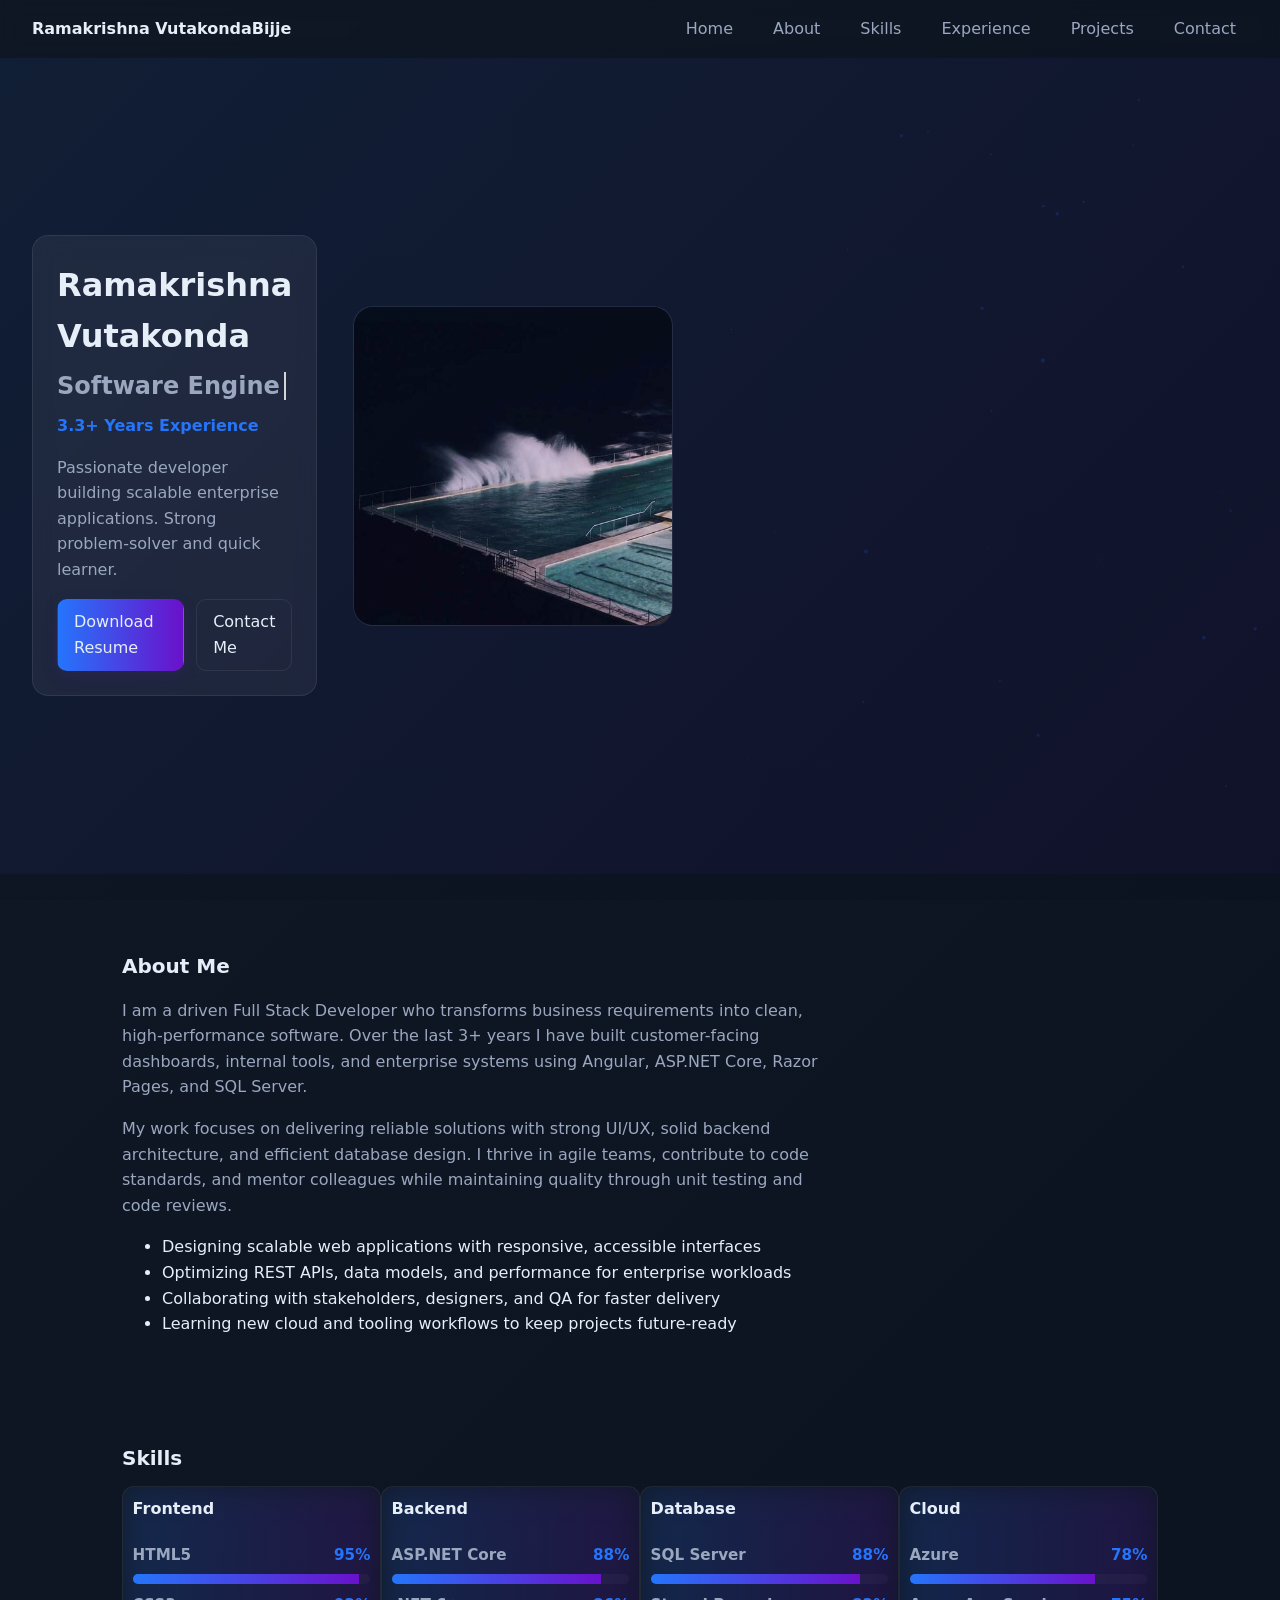
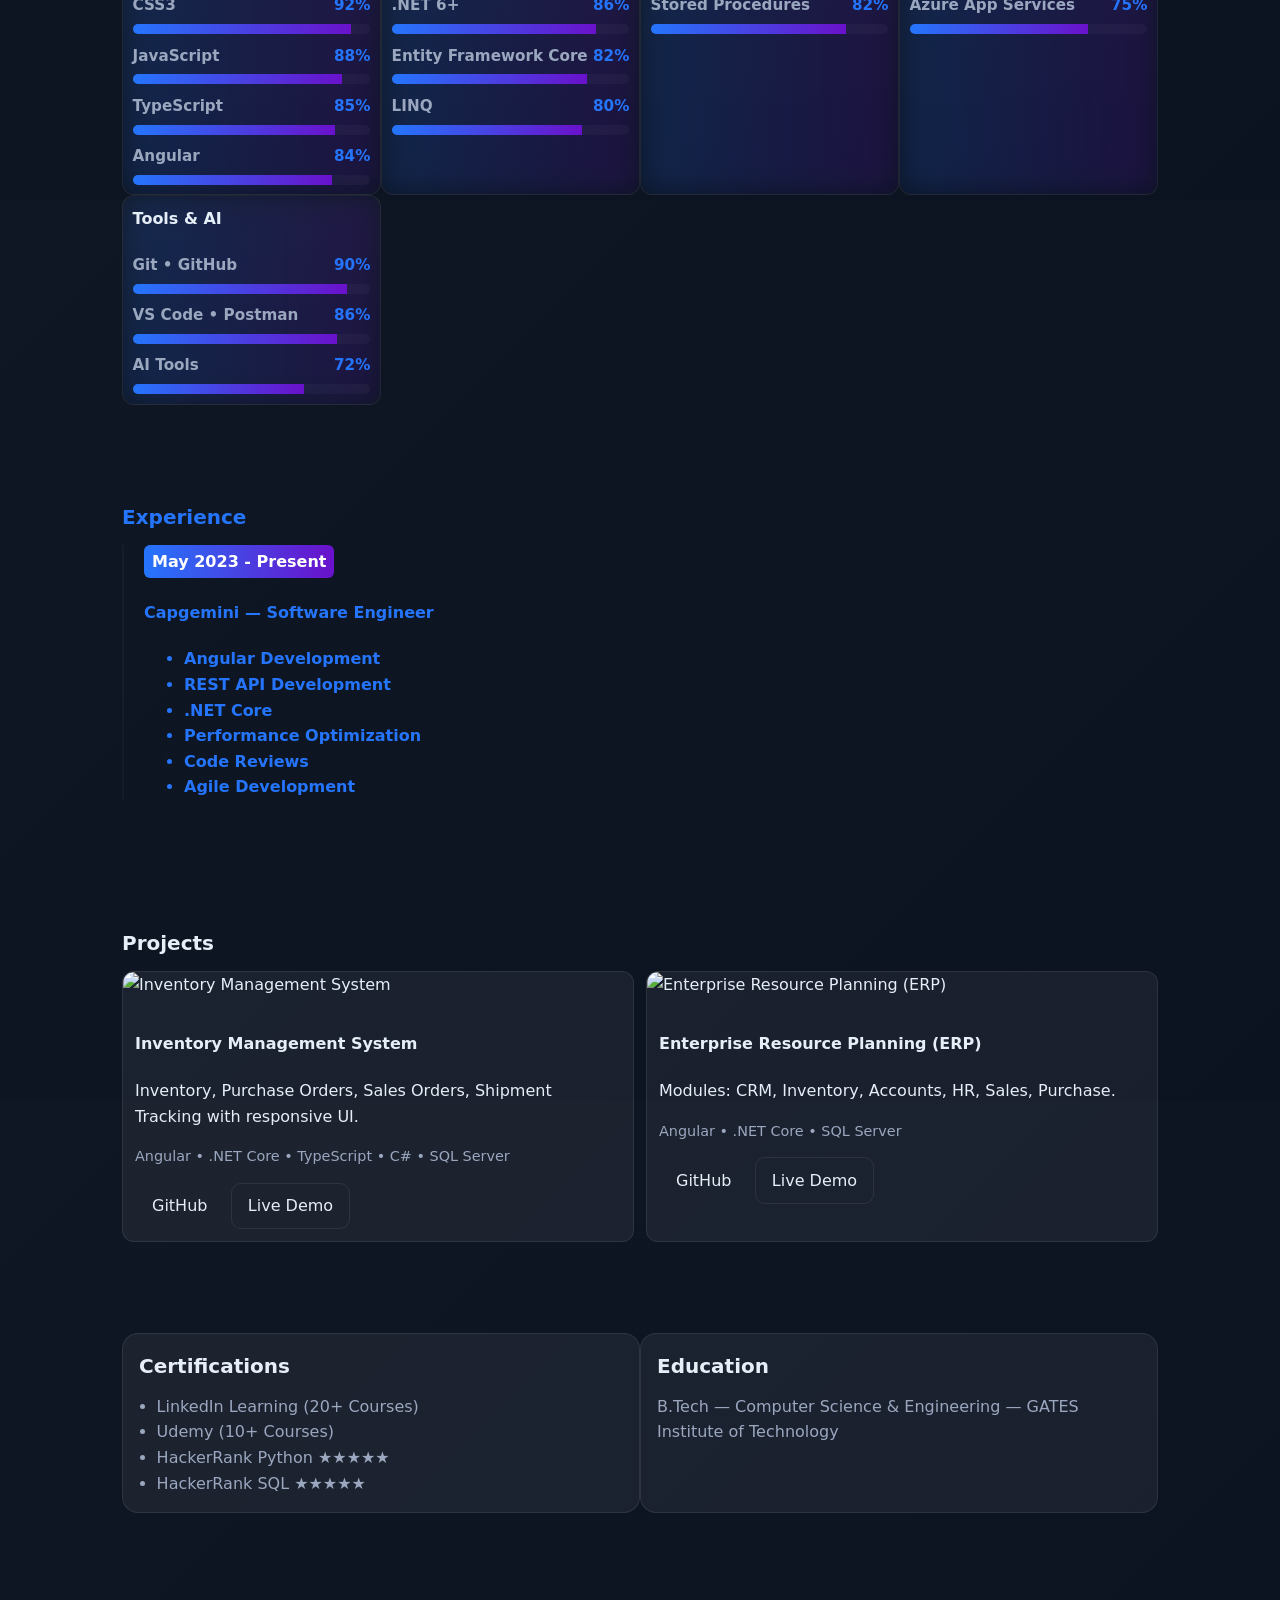
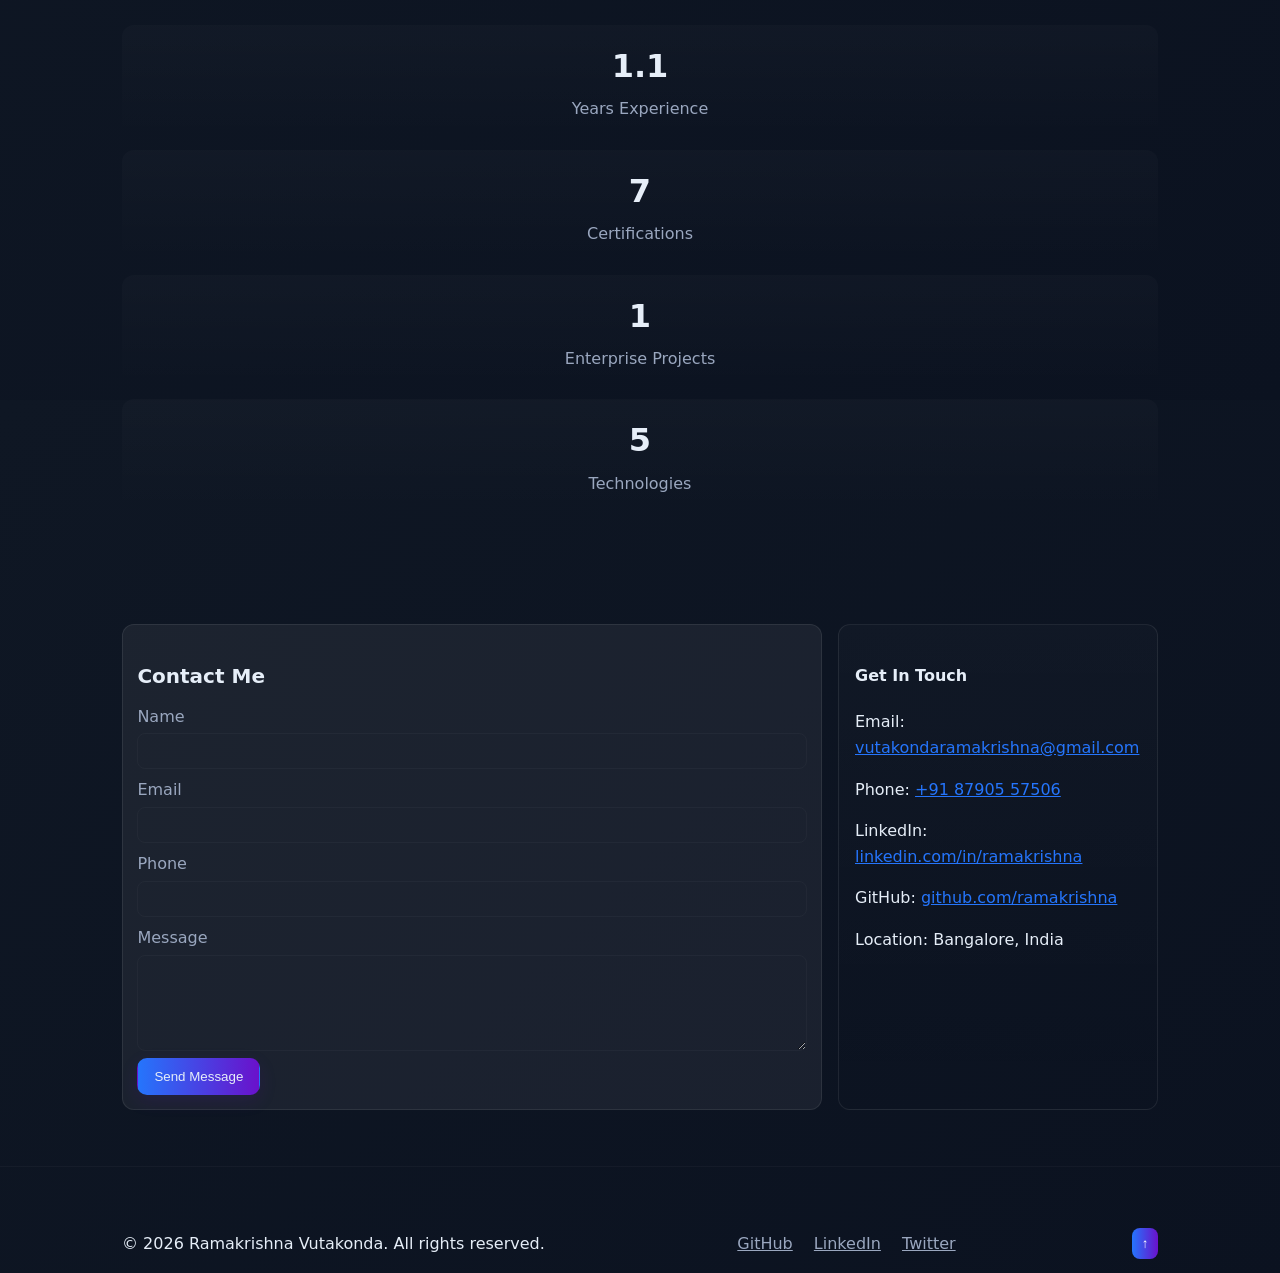
==== portfolio/index.html @ 17b80864 "Initial portfolio" ====
<!doctype html>
<html lang="en">
  <head>
    <meta charset="utf-8" />
    <meta name="viewport" content="width=device-width,initial-scale=1" />
    <meta name="description" content="Ramakrishna Vutakonda is a software engineer building scalable full-stack applications with Angular, ASP.NET Core, and SQL Server." />
    <meta name="author" content="Ramakrishna Vutakonda" />
    <meta name="keywords" content="Ramakrishna Vutakonda, software engineer, full stack developer, Angular, ASP.NET Core, portfolio" />
    <meta name="theme-color" content="#0b1026" />
    <meta name="robots" content="index,follow" />
    <meta property="og:title" content="Ramakrishna Vutakonda — Portfolio" />
    <meta property="og:description" content="Software Engineer | Full Stack Developer" />
    <meta property="og:type" content="website" />
    <meta property="og:image" content="images/profile.jpg" />
    <title>Ramakrishna Vutakonda — Portfolio</title>
    <link rel="icon" href="images/favicon.svg" type="image/svg+xml" />
    <link rel="apple-touch-icon" href="images/favicon.svg" />
    <link rel="stylesheet" href="css/animations.css" />
    <link rel="stylesheet" href="css/style.css" />
    <link rel="stylesheet" href="css/responsive.css" />
  </head>
  <body>
    <div id="loader" class="loader">
      <div class="spinner"></div>
    </div>

    <header class="nav-container">
      <nav class="nav">
        <a class="logo" href="#">Ramakrishna VutakondaBijje</a>
        <ul class="nav-links">
          <li><a href="#home">Home</a></li>
          <li><a href="#about">About</a></li>
          <li><a href="#skills">Skills</a></li>
          <li><a href="#experience">Experience</a></li>
          <li><a href="#projects">Projects</a></li>
          <li><a href="#contact">Contact</a></li>
        </ul>
        <button class="nav-toggle" aria-label="Toggle navigation">☰</button>
      </nav>
    </header>

    <main>
      <section id="home" class="hero">
        <div class="hero-bg"></div>
        <div class="container hero-inner">
          <div class="hero-content">
            <h1 class="name">Ramakrishna Vutakonda</h1>
            <h2 class="role">Software Engineer | Full Stack Developer</h2>
            <p class="experience">3.3+ Years Experience</p>
            <p class="intro">Passionate developer building scalable enterprise applications. Strong problem-solver and quick learner.</p>
            <div class="cta">
              <a href="assets/resume.pdf" download class="btn primary">Download Resume</a>
              <a href="tel:+918790557506" class="btn ghost">Contact Me</a>
            </div>
          </div>
          <div class="hero-photo">
            <div class="photo-frame">
              <img src="images/profile.jpg" alt="Portrait of Ramakrishna Vutakonda" />
            </div>
          </div>
        </div>
        <canvas id="particles"></canvas>
      </section>

      <section id="about" class="about">
        <div class="container">
          <h3>About Me</h3>
          <p>I am a driven Full Stack Developer who transforms business requirements into clean, high-performance software. Over the last 3+ years I have built customer-facing dashboards, internal tools, and enterprise systems using Angular, ASP.NET Core, Razor Pages, and SQL Server.</p>
          <p>My work focuses on delivering reliable solutions with strong UI/UX, solid backend architecture, and efficient database design. I thrive in agile teams, contribute to code standards, and mentor colleagues while maintaining quality through unit testing and code reviews.</p>
          <ul>
            <li>Designing scalable web applications with responsive, accessible interfaces</li>
            <li>Optimizing REST APIs, data models, and performance for enterprise workloads</li>
            <li>Collaborating with stakeholders, designers, and QA for faster delivery</li>
            <li>Learning new cloud and tooling workflows to keep projects future-ready</li>
          </ul>
        </div>
      </section>

      <section id="skills" class="skills" aria-labelledby="skills-heading">
        <div class="container">
          <h3 id="skills-heading">Skills</h3>
          <p class="visually-hidden">Animated skill progress bars — content conveys proficiency percentages.</p>
          <div class="skills-grid">
            <div class="skill-card gradient-border">
              <h4>Frontend</h4>
              <div class="skill-list">
                <label class="skill">HTML5 <span class="skill-percent">95%</span></label>
                <div class="progress" role="progressbar" aria-valuemin="0" aria-valuemax="100" aria-valuenow="0">
                  <div class="progress-bar" data-value="95"></div>
                </div>

                <label class="skill">CSS3 <span class="skill-percent">92%</span></label>
                <div class="progress" role="progressbar" aria-valuemin="0" aria-valuemax="100" aria-valuenow="0">
                  <div class="progress-bar" data-value="92"></div>
                </div>

                <label class="skill">JavaScript <span class="skill-percent">88%</span></label>
                <div class="progress" role="progressbar" aria-valuemin="0" aria-valuemax="100" aria-valuenow="0">
                  <div class="progress-bar" data-value="88"></div>
                </div>

                <label class="skill">TypeScript <span class="skill-percent">85%</span></label>
                <div class="progress" role="progressbar" aria-valuemin="0" aria-valuemax="100" aria-valuenow="0">
                  <div class="progress-bar" data-value="85"></div>
                </div>

                <label class="skill">Angular <span class="skill-percent">84%</span></label>
                <div class="progress" role="progressbar" aria-valuemin="0" aria-valuemax="100" aria-valuenow="0">
                  <div class="progress-bar" data-value="84"></div>
                </div>
              </div>
            </div>

            <div class="skill-card gradient-border">
              <h4>Backend</h4>
              <div class="skill-list">
                <label class="skill">ASP.NET Core <span class="skill-percent">88%</span></label>
                <div class="progress" role="progressbar" aria-valuemin="0" aria-valuemax="100" aria-valuenow="0">
                  <div class="progress-bar" data-value="88"></div>
                </div>

                <label class="skill">.NET 6+ <span class="skill-percent">86%</span></label>
                <div class="progress"><div class="progress-bar" data-value="86"></div></div>

                <label class="skill">Entity Framework Core <span class="skill-percent">82%</span></label>
                <div class="progress"><div class="progress-bar" data-value="82"></div></div>

                <label class="skill">LINQ <span class="skill-percent">80%</span></label>
                <div class="progress"><div class="progress-bar" data-value="80"></div></div>
              </div>
            </div>

            <div class="skill-card gradient-border">
              <h4>Database</h4>
              <div class="skill-list">
                <label class="skill">SQL Server <span class="skill-percent">88%</span></label>
                <div class="progress"><div class="progress-bar" data-value="88"></div></div>
                <label class="skill">Stored Procedures <span class="skill-percent">82%</span></label>
                <div class="progress"><div class="progress-bar" data-value="82"></div></div>
              </div>
            </div>

            <div class="skill-card gradient-border">
              <h4>Cloud</h4>
              <div class="skill-list">
                <label class="skill">Azure <span class="skill-percent">78%</span></label>
                <div class="progress"><div class="progress-bar" data-value="78"></div></div>
                <label class="skill">Azure App Services <span class="skill-percent">75%</span></label>
                <div class="progress"><div class="progress-bar" data-value="75"></div></div>
              </div>
            </div>

            <div class="skill-card gradient-border">
              <h4>Tools & AI</h4>
              <div class="skill-list">
                <label class="skill">Git • GitHub <span class="skill-percent">90%</span></label>
                <div class="progress"><div class="progress-bar" data-value="90"></div></div>
                <label class="skill">VS Code • Postman <span class="skill-percent">86%</span></label>
                <div class="progress"><div class="progress-bar" data-value="86"></div></div>
                <label class="skill">AI Tools <span class="skill-percent">72%</span></label>
                <div class="progress"><div class="progress-bar" data-value="72"></div></div>
              </div>
            </div>
          </div>
        </div>
      </section>

      <section id="experience" class="experience">
        <div class="container">
          <h3>Experience</h3>
          <div class="timeline">
            <div class="timeline-item">
              <span class="period">May 2023 - Present</span>
              <h4>Capgemini — Software Engineer</h4>
              <ul>
                <li>Angular Development</li>
                <li>REST API Development</li>
                <li>.NET Core</li>
                <li>Performance Optimization</li>
                <li>Code Reviews</li>
                <li>Agile Development</li>
              </ul>
            </div>
          </div>
        </div>
      </section>

      <section id="projects" class="projects">
        <div class="container">
          <h3>Projects</h3>
          <div class="projects-grid">
            <article class="project-card">
              <img src="https://ibrinfotech.b-cdn.net/uploads/Inventory-1-compressed.jpg" alt="Inventory Management System" />
              <div class="project-body">
                <h4>Inventory Management System</h4>
                <p>Inventory, Purchase Orders, Sales Orders, Shipment Tracking with responsive UI.</p>
                <p class="tech">Angular • .NET Core • TypeScript • C# • SQL Server</p>
                <div class="project-actions">
                  <a class="btn" href="#">GitHub</a>
                  <a class="btn ghost" href="#">Live Demo</a>
                </div>
              </div>
            </article>

            <article class="project-card">
              <img src="https://www.collidu.com/media/catalog/product/img1/4/6/467e6ee14ec116cd2e1a716a42d4b30b2cab255dad83bc4473242e00f3b2e7db/erp-slide1.png" alt="Enterprise Resource Planning (ERP)" />
              <div class="project-body">
                <h4>Enterprise Resource Planning (ERP)</h4>
                <p>Modules: CRM, Inventory, Accounts, HR, Sales, Purchase.</p>
                <p class="tech">Angular • .NET Core • SQL Server</p>
                <div class="project-actions">
                  <a class="btn" href="#">GitHub</a>
                  <a class="btn ghost" href="#">Live Demo</a>
                </div>
              </div>
            </article>
          </div>
        </div>
      </section>

      <section id="cert-edu" class="cert-edu">
        <div class="container cert-edu-grid">
          <div class="cert-edu-card">
            <h3>Certifications</h3>
            <ul>
              <li>LinkedIn Learning (20+ Courses)</li>
              <li>Udemy (10+ Courses)</li>
              <li>HackerRank Python ★★★★★</li>
              <li>HackerRank SQL ★★★★★</li>
            </ul>
          </div>
          <div class="cert-edu-card">
            <h3>Education</h3>
            <p>B.Tech — Computer Science & Engineering — GATES Institute of Technology</p>
          </div>
        </div>
      </section>

      <section id="achievements" class="achievements">
        <div class="container counters">
          <div class="counter">
            <span data-target="3.3">0</span>
            <p>Years Experience</p>
          </div>
          <div class="counter">
            <span data-target="20">0</span>
            <p>Certifications</p>
          </div>
          <div class="counter">
            <span data-target="2">0</span>
            <p>Enterprise Projects</p>
          </div>
          <div class="counter">
            <span data-target="15">0</span>
            <p>Technologies</p>
          </div>
        </div>
      </section>

      <section id="contact" class="contact">
        <div class="container contact-grid">
          <div class="contact-form">
            <h3>Contact Me</h3>
            <form id="contactForm" novalidate>
              <label for="name">Name</label>
              <input id="name" name="name" required />
              <label for="email">Email</label>
              <input id="email" name="email" type="email" required />
              <label for="phone">Phone</label>
              <input id="phone" name="phone" type="tel" />
              <label for="message">Message</label>
              <textarea id="message" name="message" rows="5" required></textarea>
              <button type="submit" class="btn primary">Send Message</button>
            </form>
          </div>
          <aside class="contact-info">
            <h4>Get In Touch</h4>
            <p>Email: <a href="mailto:vutakondaramakrishna@gmail.com">vutakondaramakrishna@gmail.com</a></p>
            <p>Phone: <a href="tel:+918790557506">+91 87905 57506</a></p>
            <p>LinkedIn: <a href="#">linkedin.com/in/ramakrishna</a></p>
            <p>GitHub: <a href="#">github.com/ramakrishna</a></p>
            <p>Location: Bangalore, India</p>
          </aside>
        </div>
      </section>
    </main>

    <footer class="site-footer">
      <div class="container footer-inner">
        <p>© 2026 Ramakrishna Vutakonda. All rights reserved.</p>
        <div class="socials">
          <a href="#">GitHub</a>
          <a href="#">LinkedIn</a>
          <a href="#">Twitter</a>
        </div>
        <button id="backToTop" class="back-to-top" aria-label="Back to top">↑</button>
      </div>
    </footer>

    <script src="js/typing.js"></script>
    <script src="js/scroll.js"></script>
    <script src="js/script.js"></script>
  </body>
</html>
---- portfolio/css/animations.css ----
/* Animations and keyframes for the portfolio */
@keyframes floaty {
  0%{transform:translateY(0)}
  50%{transform:translateY(-8px)}
  100%{transform:translateY(0)}
}

.hero-photo .photo-frame{animation:floaty 6s ease-in-out infinite}

/* Reveal animations */
.reveal{opacity:0;transform:translateY(20px);transition:opacity .6s ease,transform .6s ease}
.reveal.active{opacity:1;transform:none}

/* Button hover */
.btn{transition:transform .18s ease,box-shadow .18s ease}
.btn:hover{transform:translateY(-3px);box-shadow:0 10px 30px rgba(16,24,40,0.35)}

/* Typing cursor (used by typing.js) */
.typing{border-right:2px solid rgba(255,255,255,0.8);padding-right:.25rem}
---- portfolio/css/style.css ----
/* Main styles for portfolio - CSS Variables, layout, glassmorphism */
:root{
  --bg-1: #0f1724;
  --bg-2: #0b1220;
  --glass: rgba(255,255,255,0.06);
  --accent1: #6a11cb; /* purple */
  --accent2: #2575fc; /* blue */
  --text: #e6eef8;
  --muted: #9aa7bf;
  --glass-border: rgba(255,255,255,0.08);
  --glass-blur: 10px;
  --max-width: 1100px;
}

*{box-sizing:border-box}
html,body{height:100%}
body{
  margin:0;
  font-family: Inter, ui-sans-serif, system-ui, -apple-system, "Segoe UI", Roboto, "Helvetica Neue", Arial;
  background: linear-gradient(135deg,var(--bg-1),var(--bg-2));
  color:var(--text);
  -webkit-font-smoothing:antialiased;
  -moz-osx-font-smoothing:grayscale;
  line-height:1.6;
}
.container{max-width:var(--max-width);margin:0 auto;padding:2rem}
.nav-container{position:sticky;top:0;backdrop-filter:blur(8px);z-index:40}
.nav{display:flex;align-items:center;justify-content:space-between;padding:1rem 2rem}
.logo{font-weight:700;color:var(--text);text-decoration:none}
.nav-links{list-style:none;display:flex;gap:1rem;margin:0;padding:0}
.nav-links a{color:var(--muted);text-decoration:none;padding:.5rem .75rem;border-radius:8px}
.nav-links a:hover{color:var(--text);background:linear-gradient(90deg,var(--accent2),var(--accent1));opacity:.12}
.nav-toggle{display:none;background:none;border:1px solid var(--glass-border);color:var(--text);padding:.5rem .75rem;border-radius:8px}

/* Hero */
.hero{position:relative;min-height:80vh;display:flex;align-items:center}
.hero-bg{position:absolute;inset:0;background:linear-gradient(135deg,rgba(37,117,252,0.08),rgba(106,17,203,0.06));pointer-events:none}
.hero-inner{display:grid;grid-template-columns:1fr 360px;gap:1rem;align-items:center}
.hero-content{padding:1.5rem;background:var(--glass);border:1px solid var(--glass-border);backdrop-filter:blur(var(--glass-blur));border-radius:16px}
.name{font-size:2rem;margin:0 0 .25rem}
.role{font-weight:600;color:var(--muted);margin:0}
.experience{margin:.5rem 0;color:var(--accent2);font-weight:600}
.intro{color:var(--muted)}
.cta{margin-top:1rem;display:flex;gap:.75rem}
.btn{display:inline-block;padding:.6rem 1rem;border-radius:10px;border:1px solid transparent;text-decoration:none;color:var(--text);background:transparent}
.btn.primary{background:linear-gradient(90deg,var(--accent2),var(--accent1));box-shadow:0 6px 18px rgba(106,17,203,.12)}
.btn.ghost{border:1px solid var(--glass-border);background:transparent}

.hero-photo{display:flex;justify-content:center}
.photo-frame{width:320px;height:320px;border-radius:20px;border:1px solid var(--glass-border);overflow:hidden;background:linear-gradient(180deg,rgba(255,255,255,0.02),transparent);display:flex;align-items:center;justify-content:center}
.photo-frame img{width:100%;height:100%;object-fit:cover;display:block}

/* Sections */
.section-tight{padding-top:1rem;padding-bottom:1rem}
section{padding:1.5rem 0}
h3{font-size:1.25rem;margin-bottom:.75rem}

/* Reduce gap specifically between About, Skills, Experience, and Projects */
#about{padding-bottom:0.15rem}
#skills{padding-top:0.15rem;padding-bottom:0.15rem}
#experience{padding-top:0.1rem;padding-bottom:0.1rem}
#projects{padding-top:0.1rem;padding-bottom:0.15rem}
.about p{max-width:70ch;color:var(--muted);margin-bottom:0}
.skills-grid{display:grid;grid-template-columns:repeat(auto-fit,minmax(220px,1fr));gap:0}
.skill-card{background:linear-gradient(180deg,rgba(255,255,255,0.02),transparent);padding:0.6rem;border-radius:12px;border:1px solid var(--glass-border)}
.skill-card h4{margin-top:0}
.skill-card ul{margin:0;padding:0;list-style:none;color:var(--muted)}

/* Gradient border utility */
.gradient-border{position:relative;overflow:hidden}
.gradient-border:before{content:'';position:absolute;inset:-2px;background:linear-gradient(90deg,var(--accent2),var(--accent1));z-index:0;filter:blur(16px);opacity:.18}
.gradient-border > *{position:relative;z-index:1}

/* Skill progress bars */
.skill-list{display:block;gap:.5rem}
.skill{display:flex;justify-content:space-between;font-weight:600;color:var(--muted);font-size:.95rem;margin-top:.6rem}
.skill-percent{color:var(--accent2);font-weight:700}
.progress{height:10px;background:rgba(255,255,255,0.03);border-radius:999px;overflow:hidden;margin-top:.4rem}
.progress-bar{height:100%;width:0;background:linear-gradient(90deg,var(--accent2),var(--accent1));transition:width 1.6s cubic-bezier(.2,.9,.2,1)}

/* Accessibility helpers */
.visually-hidden{position:absolute!important;height:1px;width:1px;overflow:hidden;clip:rect(1px,1px,1px,1px);white-space:nowrap;border:0;padding:0;margin:-1px}

/* Focus states */
:focus{outline:2px dashed rgba(37,117,252,0.2);outline-offset:3px}

/* Respect reduced motion */
@media (prefers-reduced-motion:reduce){
  .progress-bar{transition:none}
  .photo-frame{animation:none}
}

/* Timeline */
.timeline{border-left:2px solid rgba(255,255,255,0.03);padding-left:1.25rem}
.timeline-item{margin-bottom:2rem}
.period{display:inline-block;background:linear-gradient(90deg,var(--accent2),var(--accent1));padding:.25rem .5rem;border-radius:6px;color:white;font-weight:600}

/* Projects */
.projects-grid{display:grid;grid-template-columns:repeat(auto-fit,minmax(280px,1fr));gap:0.75rem}
.project-card{background:var(--glass);border:1px solid var(--glass-border);border-radius:12px;overflow:hidden}
.project-card img{width:100%;height:160px;object-fit:cover}
.project-body{padding:0.75rem}
.tech{color:var(--muted);font-size:.9rem}
.project-actions{display:flex;gap:.4rem;margin-top:.5rem}

/* Certifications and Education block */
.cert-edu-grid{display:grid;grid-template-columns:1fr 1fr;gap:0}
.cert-edu-card{background:var(--glass);border:1px solid var(--glass-border);border-radius:16px;padding:1rem;}
.cert-edu-card h3{margin-top:0;margin-bottom:.75rem}
.cert-edu-card ul{margin:0;padding-left:1.1rem;color:var(--muted)}
.cert-edu-card p{margin:0;color:var(--muted);line-height:1.6}

/* Counters */
.counters{display:grid;grid-template-columns:1fr;gap:0.75rem}
.counter{background:linear-gradient(180deg,rgba(255,255,255,0.02),transparent);padding:1rem;border-radius:12px;text-align:center}
.counter span{display:block;font-size:2rem;font-weight:700}
.counter p{color:var(--muted);margin:0.25rem 0 0}

/* Contact */
.contact-grid{display:grid;grid-template-columns:1fr 320px;gap:1rem}
.contact-form{background:var(--glass);padding:.9rem;border-radius:12px;border:1px solid var(--glass-border)}
.contact-form label{display:block;margin-top:.5rem;color:var(--muted)}
.contact-form input,.contact-form textarea{width:100%;padding:.6rem;border-radius:8px;border:1px solid rgba(255,255,255,0.03);background:transparent;color:var(--text);margin-top:.25rem}
.contact-info{background:linear-gradient(180deg,rgba(255,255,255,0.02),transparent);padding:1rem;border-radius:12px;border:1px solid var(--glass-border)}
.contact-info a{color:var(--accent2)}

/* Footer */
.site-footer{border-top:1px solid rgba(255,255,255,0.03);padding:1rem 0}
.footer-inner{display:flex;align-items:center;justify-content:space-between}
.socials a{color:var(--muted);margin-left:1rem}
.back-to-top{background:linear-gradient(90deg,var(--accent2),var(--accent1));border:none;color:white;padding:.5rem 0.6rem;border-radius:8px}

/* Loader */
.loader{position:fixed;inset:0;display:flex;align-items:center;justify-content:center;background:linear-gradient(180deg,rgba(5,9,20,0.6),transparent);z-index:9999}
.spinner{width:60px;height:60px;border-radius:50%;border:6px solid rgba(255,255,255,0.06);border-top-color:var(--accent2);animation:spin 1s linear infinite}
@keyframes spin{to{transform:rotate(360deg)}}

/* Responsive */
@media (max-width:900px){
  .hero-inner{grid-template-columns:1fr}
  .photo-frame{width:260px;height:260px}
  .contact-grid{grid-template-columns:1fr}
  .nav-toggle{display:inline-block}
  .nav-links{display:none}
}
---- portfolio/css/responsive.css ----
/* Additional responsive tweaks */
@media (max-width:600px){
  .container{padding:1rem}
  .name{font-size:1.5rem}
  .photo-frame{width:180px;height:180px}
  .hero{padding-top:2rem;padding-bottom:2rem}
  .nav{padding:0.5rem 1rem}
  .footer-inner{flex-direction:column;gap:.5rem}
}
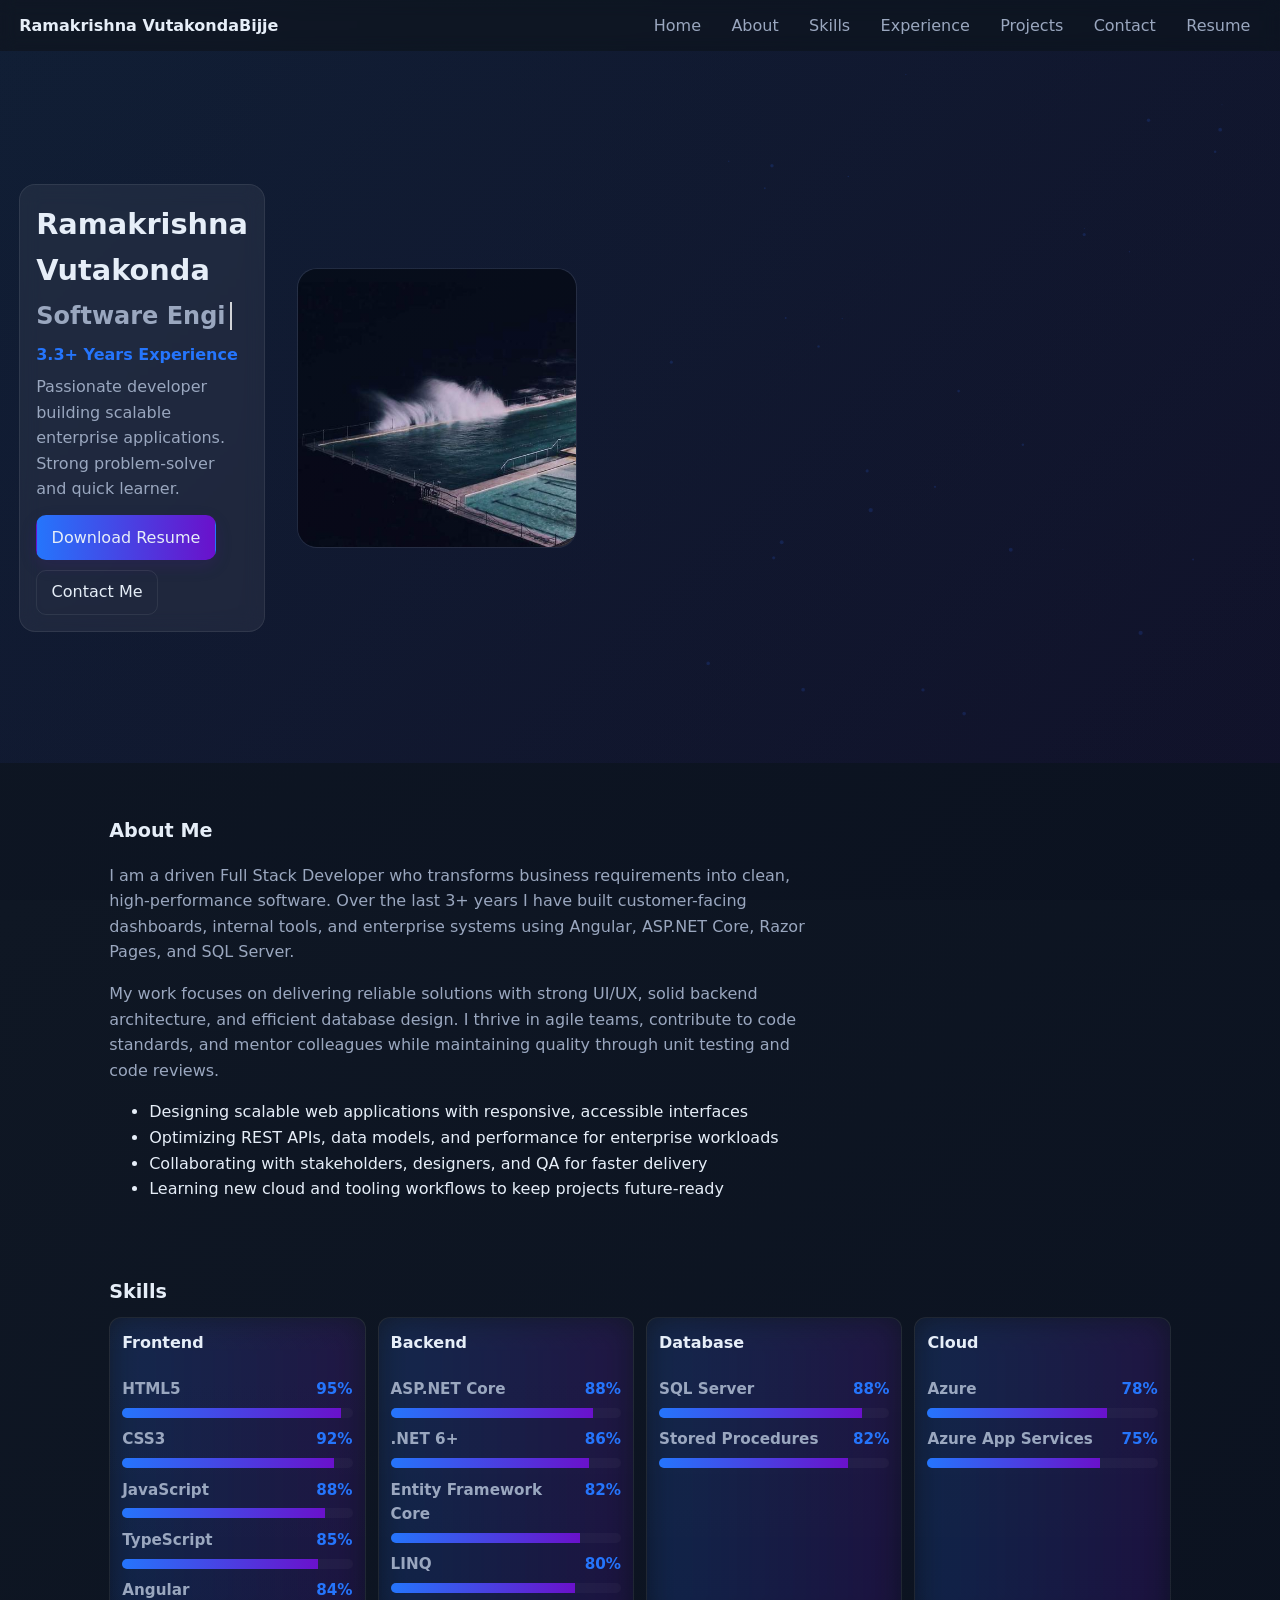
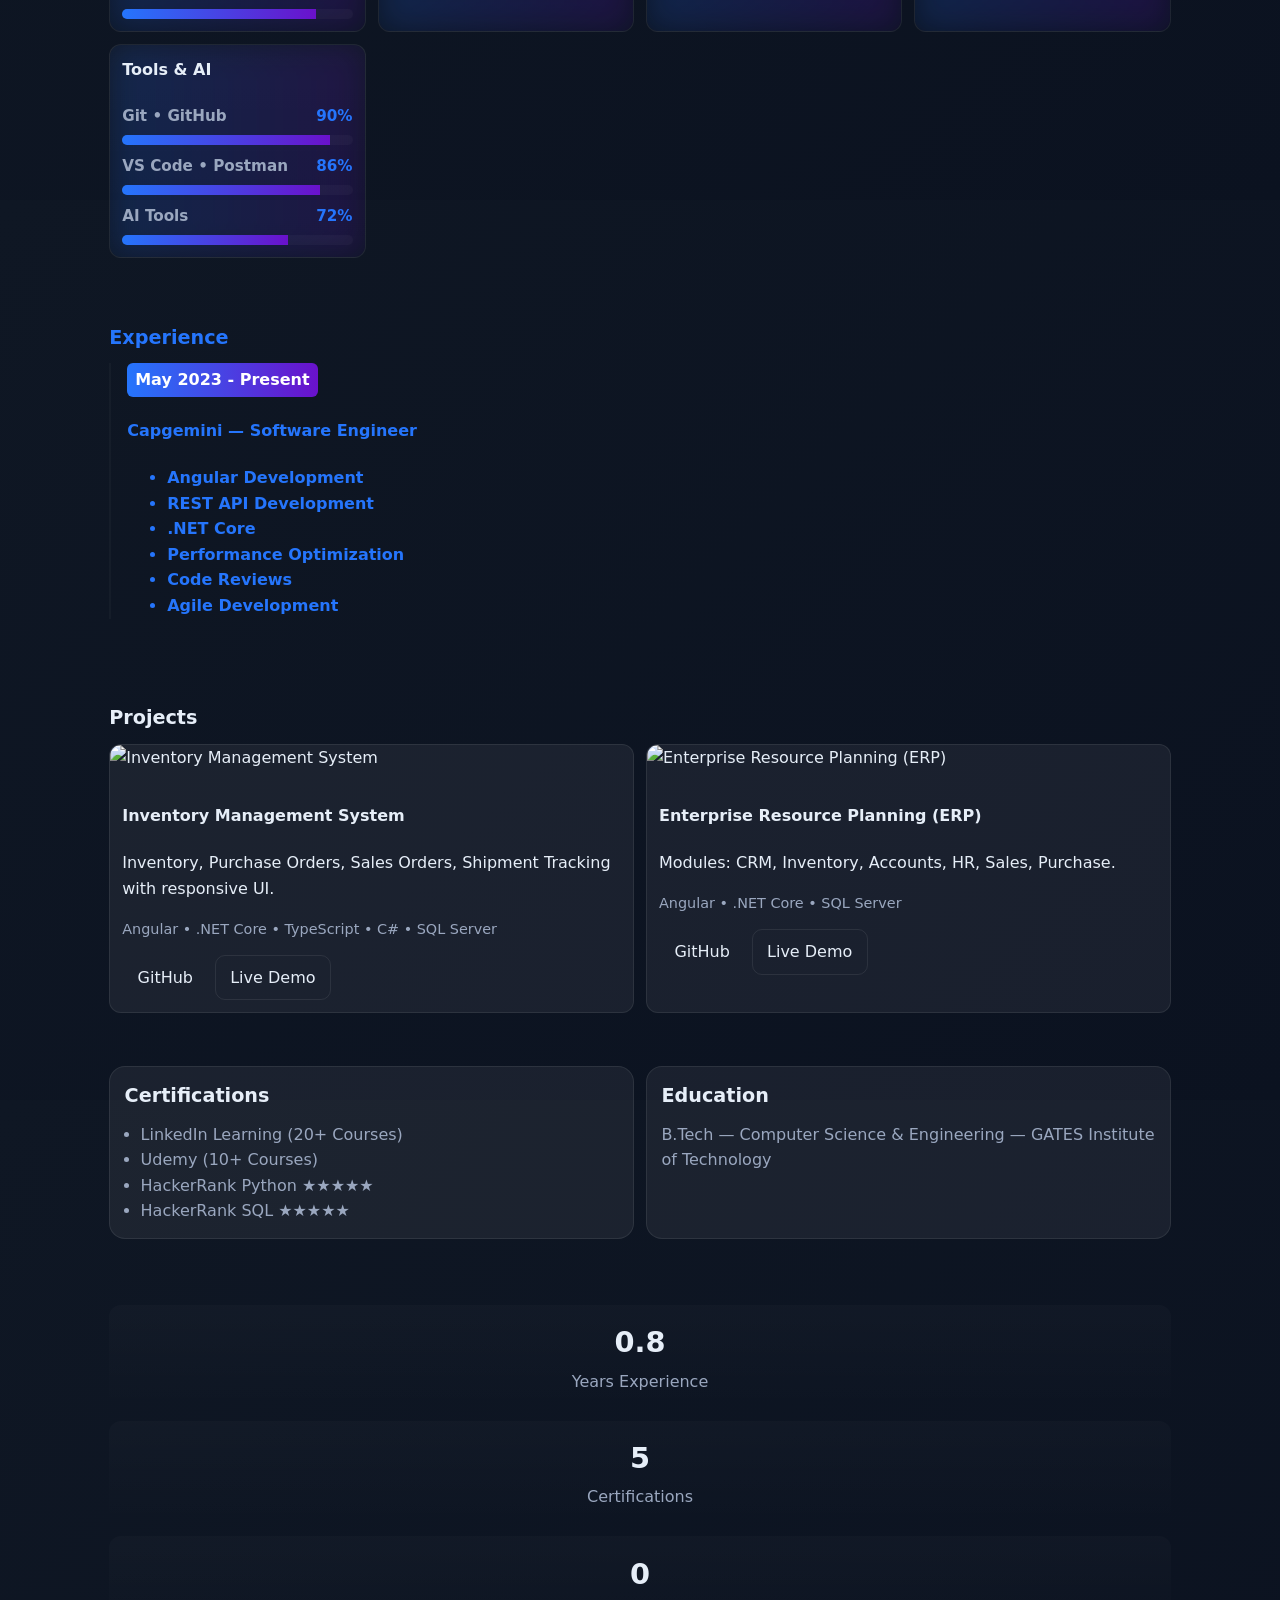
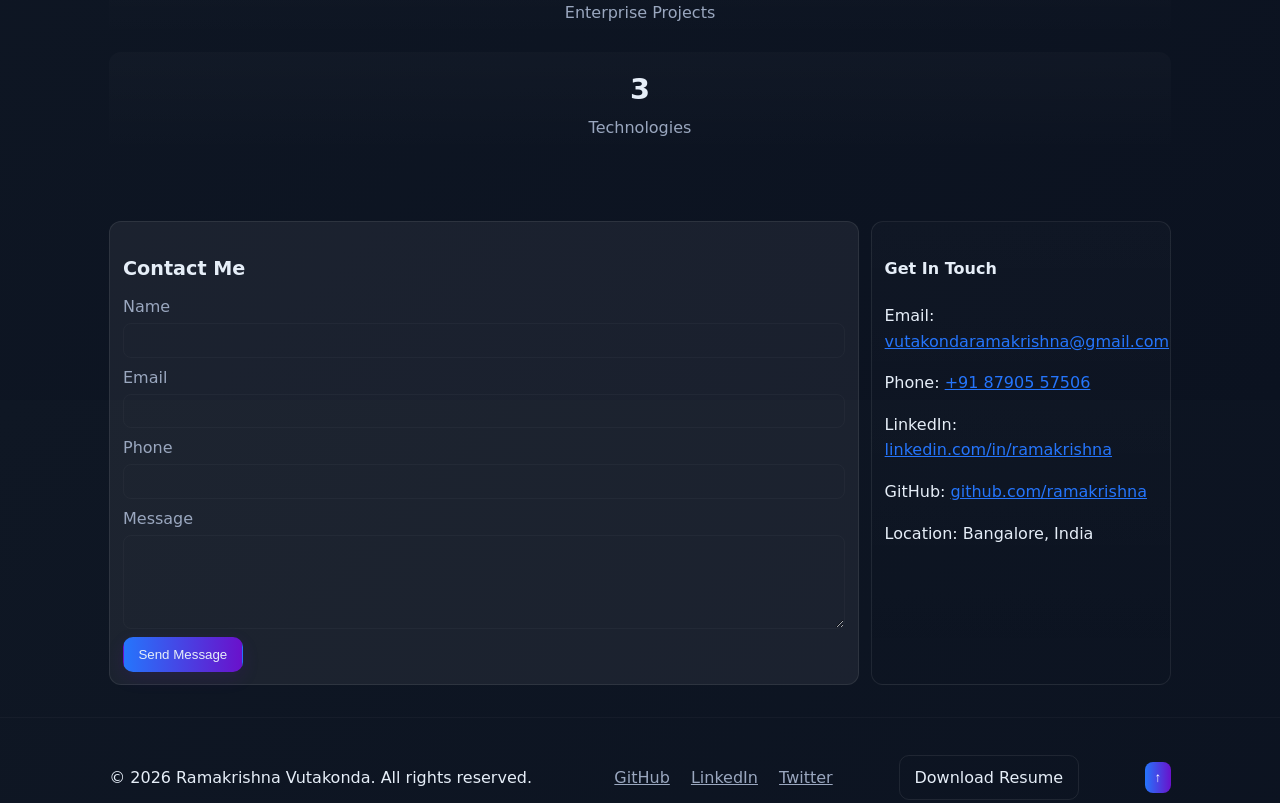
==== commit 91e2bb25: "Update portfolio" ====
--- a/portfolio/index.html
+++ b/portfolio/index.html
@@ -34,6 +34,7 @@
           <li><a href="#experience">Experience</a></li>
           <li><a href="#projects">Projects</a></li>
           <li><a href="#contact">Contact</a></li>
+          <li><a href="./assets/resume.pdf" download="Ramakrishna-Vutakonda-Resume.pdf">Resume</a></li>
         </ul>
         <button class="nav-toggle" aria-label="Toggle navigation">☰</button>
       </nav>
@@ -49,7 +50,7 @@
             <p class="experience">3.3+ Years Experience</p>
             <p class="intro">Passionate developer building scalable enterprise applications. Strong problem-solver and quick learner.</p>
             <div class="cta">
-              <a href="assets/resume.pdf" download class="btn primary">Download Resume</a>
+              <a href="./assets/resume.pdf" download="Ramakrishna-Vutakonda-Resume.pdf" class="btn primary download-resume">Download Resume</a>
               <a href="tel:+918790557506" class="btn ghost">Contact Me</a>
             </div>
           </div>
@@ -293,6 +294,7 @@
           <a href="#">LinkedIn</a>
           <a href="#">Twitter</a>
         </div>
+        <a href="./assets/resume.pdf" download="Ramakrishna-Vutakonda-Resume.pdf" class="btn ghost download-resume">Download Resume</a>
         <button id="backToTop" class="back-to-top" aria-label="Back to top">↑</button>
       </div>
     </footer>
--- a/portfolio/css/style.css
+++ b/portfolio/css/style.css
@@ -23,46 +23,46 @@
   -moz-osx-font-smoothing:grayscale;
   line-height:1.6;
 }
-.container{max-width:var(--max-width);margin:0 auto;padding:2rem}
+.container{max-width:var(--max-width);margin:0 auto;padding:1.1rem 1.2rem 1rem}
 .nav-container{position:sticky;top:0;backdrop-filter:blur(8px);z-index:40}
-.nav{display:flex;align-items:center;justify-content:space-between;padding:1rem 2rem}
+.nav{display:flex;align-items:center;justify-content:space-between;padding:.8rem 1.2rem}
 .logo{font-weight:700;color:var(--text);text-decoration:none}
-.nav-links{list-style:none;display:flex;gap:1rem;margin:0;padding:0}
-.nav-links a{color:var(--muted);text-decoration:none;padding:.5rem .75rem;border-radius:8px}
+.nav-links{list-style:none;display:flex;gap:.6rem;margin:0;padding:0;align-items:center}
+.nav-links a{color:var(--muted);text-decoration:none;padding:.45rem .65rem;border-radius:8px}
 .nav-links a:hover{color:var(--text);background:linear-gradient(90deg,var(--accent2),var(--accent1));opacity:.12}
 .nav-toggle{display:none;background:none;border:1px solid var(--glass-border);color:var(--text);padding:.5rem .75rem;border-radius:8px}
 
 /* Hero */
-.hero{position:relative;min-height:80vh;display:flex;align-items:center}
+.hero{position:relative;min-height:72vh;display:flex;align-items:center;padding:1rem 0}
 .hero-bg{position:absolute;inset:0;background:linear-gradient(135deg,rgba(37,117,252,0.08),rgba(106,17,203,0.06));pointer-events:none}
-.hero-inner{display:grid;grid-template-columns:1fr 360px;gap:1rem;align-items:center}
-.hero-content{padding:1.5rem;background:var(--glass);border:1px solid var(--glass-border);backdrop-filter:blur(var(--glass-blur));border-radius:16px}
-.name{font-size:2rem;margin:0 0 .25rem}
+.hero-inner{display:grid;grid-template-columns:1fr 320px;gap:.75rem;align-items:center}
+.hero-content{padding:1rem;background:var(--glass);border:1px solid var(--glass-border);backdrop-filter:blur(var(--glass-blur));border-radius:16px}
+.name{font-size:1.8rem;margin:0 0 .25rem}
 .role{font-weight:600;color:var(--muted);margin:0}
-.experience{margin:.5rem 0;color:var(--accent2);font-weight:600}
-.intro{color:var(--muted)}
-.cta{margin-top:1rem;display:flex;gap:.75rem}
-.btn{display:inline-block;padding:.6rem 1rem;border-radius:10px;border:1px solid transparent;text-decoration:none;color:var(--text);background:transparent}
+.experience{margin:.4rem 0;color:var(--accent2);font-weight:600}
+.intro{color:var(--muted);margin:.4rem 0 0}
+.cta{margin-top:.8rem;display:flex;gap:.6rem;flex-wrap:wrap}
+.btn{display:inline-block;padding:.55rem .9rem;border-radius:10px;border:1px solid transparent;text-decoration:none;color:var(--text);background:transparent}
 .btn.primary{background:linear-gradient(90deg,var(--accent2),var(--accent1));box-shadow:0 6px 18px rgba(106,17,203,.12)}
 .btn.ghost{border:1px solid var(--glass-border);background:transparent}
 
 .hero-photo{display:flex;justify-content:center}
-.photo-frame{width:320px;height:320px;border-radius:20px;border:1px solid var(--glass-border);overflow:hidden;background:linear-gradient(180deg,rgba(255,255,255,0.02),transparent);display:flex;align-items:center;justify-content:center}
+.photo-frame{width:280px;height:280px;border-radius:20px;border:1px solid var(--glass-border);overflow:hidden;background:linear-gradient(180deg,rgba(255,255,255,0.02),transparent);display:flex;align-items:center;justify-content:center}
 .photo-frame img{width:100%;height:100%;object-fit:cover;display:block}
 
 /* Sections */
-.section-tight{padding-top:1rem;padding-bottom:1rem}
-section{padding:1.5rem 0}
-h3{font-size:1.25rem;margin-bottom:.75rem}
+.section-tight{padding-top:.75rem;padding-bottom:.75rem}
+section{padding:1rem 0}
+h3{font-size:1.2rem;margin-bottom:.6rem}
 
 /* Reduce gap specifically between About, Skills, Experience, and Projects */
-#about{padding-bottom:0.15rem}
-#skills{padding-top:0.15rem;padding-bottom:0.15rem}
-#experience{padding-top:0.1rem;padding-bottom:0.1rem}
-#projects{padding-top:0.1rem;padding-bottom:0.15rem}
+#about{padding-bottom:.2rem}
+#skills{padding-top:.2rem;padding-bottom:.2rem}
+#experience{padding-top:.15rem;padding-bottom:.15rem}
+#projects{padding-top:.15rem;padding-bottom:.2rem}
 .about p{max-width:70ch;color:var(--muted);margin-bottom:0}
-.skills-grid{display:grid;grid-template-columns:repeat(auto-fit,minmax(220px,1fr));gap:0}
-.skill-card{background:linear-gradient(180deg,rgba(255,255,255,0.02),transparent);padding:0.6rem;border-radius:12px;border:1px solid var(--glass-border)}
+.skills-grid{display:grid;grid-template-columns:repeat(auto-fit,minmax(220px,1fr));gap:.75rem}
+.skill-card{background:linear-gradient(180deg,rgba(255,255,255,0.02),transparent);padding:.75rem;border-radius:12px;border:1px solid var(--glass-border)}
 .skill-card h4{margin-top:0}
 .skill-card ul{margin:0;padding:0;list-style:none;color:var(--muted)}
 
@@ -91,42 +91,42 @@
 }
 
 /* Timeline */
-.timeline{border-left:2px solid rgba(255,255,255,0.03);padding-left:1.25rem}
-.timeline-item{margin-bottom:2rem}
+.timeline{border-left:2px solid rgba(255,255,255,0.03);padding-left:1rem}
+.timeline-item{margin-bottom:1.3rem}
 .period{display:inline-block;background:linear-gradient(90deg,var(--accent2),var(--accent1));padding:.25rem .5rem;border-radius:6px;color:white;font-weight:600}
 
 /* Projects */
-.projects-grid{display:grid;grid-template-columns:repeat(auto-fit,minmax(280px,1fr));gap:0.75rem}
+.projects-grid{display:grid;grid-template-columns:repeat(auto-fit,minmax(280px,1fr));gap:.75rem}
 .project-card{background:var(--glass);border:1px solid var(--glass-border);border-radius:12px;overflow:hidden}
 .project-card img{width:100%;height:160px;object-fit:cover}
-.project-body{padding:0.75rem}
+.project-body{padding:.75rem}
 .tech{color:var(--muted);font-size:.9rem}
 .project-actions{display:flex;gap:.4rem;margin-top:.5rem}
 
 /* Certifications and Education block */
-.cert-edu-grid{display:grid;grid-template-columns:1fr 1fr;gap:0}
-.cert-edu-card{background:var(--glass);border:1px solid var(--glass-border);border-radius:16px;padding:1rem;}
-.cert-edu-card h3{margin-top:0;margin-bottom:.75rem}
-.cert-edu-card ul{margin:0;padding-left:1.1rem;color:var(--muted)}
+.cert-edu-grid{display:grid;grid-template-columns:1fr 1fr;gap:.75rem}
+.cert-edu-card{background:var(--glass);border:1px solid var(--glass-border);border-radius:16px;padding:.9rem;}
+.cert-edu-card h3{margin-top:0;margin-bottom:.6rem}
+.cert-edu-card ul{margin:0;padding-left:1rem;color:var(--muted)}
 .cert-edu-card p{margin:0;color:var(--muted);line-height:1.6}
 
 /* Counters */
-.counters{display:grid;grid-template-columns:1fr;gap:0.75rem}
-.counter{background:linear-gradient(180deg,rgba(255,255,255,0.02),transparent);padding:1rem;border-radius:12px;text-align:center}
-.counter span{display:block;font-size:2rem;font-weight:700}
-.counter p{color:var(--muted);margin:0.25rem 0 0}
+.counters{display:grid;grid-template-columns:1fr;gap:.75rem}
+.counter{background:linear-gradient(180deg,rgba(255,255,255,0.02),transparent);padding:.9rem;border-radius:12px;text-align:center}
+.counter span{display:block;font-size:1.8rem;font-weight:700}
+.counter p{color:var(--muted);margin:0.2rem 0 0}
 
 /* Contact */
-.contact-grid{display:grid;grid-template-columns:1fr 320px;gap:1rem}
-.contact-form{background:var(--glass);padding:.9rem;border-radius:12px;border:1px solid var(--glass-border)}
-.contact-form label{display:block;margin-top:.5rem;color:var(--muted)}
-.contact-form input,.contact-form textarea{width:100%;padding:.6rem;border-radius:8px;border:1px solid rgba(255,255,255,0.03);background:transparent;color:var(--text);margin-top:.25rem}
-.contact-info{background:linear-gradient(180deg,rgba(255,255,255,0.02),transparent);padding:1rem;border-radius:12px;border:1px solid var(--glass-border)}
+.contact-grid{display:grid;grid-template-columns:1fr 300px;gap:.75rem}
+.contact-form{background:var(--glass);padding:.8rem;border-radius:12px;border:1px solid var(--glass-border)}
+.contact-form label{display:block;margin-top:.45rem;color:var(--muted)}
+.contact-form input,.contact-form textarea{width:100%;padding:.55rem;border-radius:8px;border:1px solid rgba(255,255,255,0.03);background:transparent;color:var(--text);margin-top:.2rem}
+.contact-info{background:linear-gradient(180deg,rgba(255,255,255,0.02),transparent);padding:.8rem;border-radius:12px;border:1px solid var(--glass-border)}
 .contact-info a{color:var(--accent2)}
 
 /* Footer */
-.site-footer{border-top:1px solid rgba(255,255,255,0.03);padding:1rem 0}
-.footer-inner{display:flex;align-items:center;justify-content:space-between}
+.site-footer{border-top:1px solid rgba(255,255,255,0.03);padding:.8rem 0}
+.footer-inner{display:flex;align-items:center;justify-content:space-between;gap:.5rem}
 .socials a{color:var(--muted);margin-left:1rem}
 .back-to-top{background:linear-gradient(90deg,var(--accent2),var(--accent1));border:none;color:white;padding:.5rem 0.6rem;border-radius:8px}
 
--- a/portfolio/css/responsive.css
+++ b/portfolio/css/responsive.css
@@ -1,9 +1,22 @@
 /* Additional responsive tweaks */
+@media (max-width:900px){
+  .hero-inner{grid-template-columns:1fr;gap:.6rem}
+  .photo-frame{width:220px;height:220px}
+  .contact-grid{grid-template-columns:1fr;gap:.6rem}
+  .cta{flex-direction:column;align-items:flex-start}
+  .nav-toggle{display:inline-block}
+  .nav-links{display:none}
+  .nav-links.open{display:flex;flex-direction:column;position:absolute;top:calc(100% + .4rem);right:1rem;background:rgba(11,18,32,0.96);padding:.7rem;border:1px solid rgba(255,255,255,0.08);border-radius:12px;box-shadow:0 12px 30px rgba(0,0,0,0.25)}
+  .nav-links.open li{width:100%}
+}
+
 @media (max-width:600px){
-  .container{padding:1rem}
-  .name{font-size:1.5rem}
-  .photo-frame{width:180px;height:180px}
-  .hero{padding-top:2rem;padding-bottom:2rem}
-  .nav{padding:0.5rem 1rem}
-  .footer-inner{flex-direction:column;gap:.5rem}
+  .container{padding:.9rem}
+  .name{font-size:1.4rem}
+  .photo-frame{width:170px;height:170px}
+  .hero{padding-top:1rem;padding-bottom:1rem;min-height:auto}
+  .nav{padding:.5rem .9rem}
+  .footer-inner{flex-direction:column;align-items:flex-start;gap:.4rem}
+  .socials a{margin-left:0;margin-right:.75rem}
+  .cert-edu-grid,.projects-grid,.skills-grid,.counters{gap:.6rem}
 }
